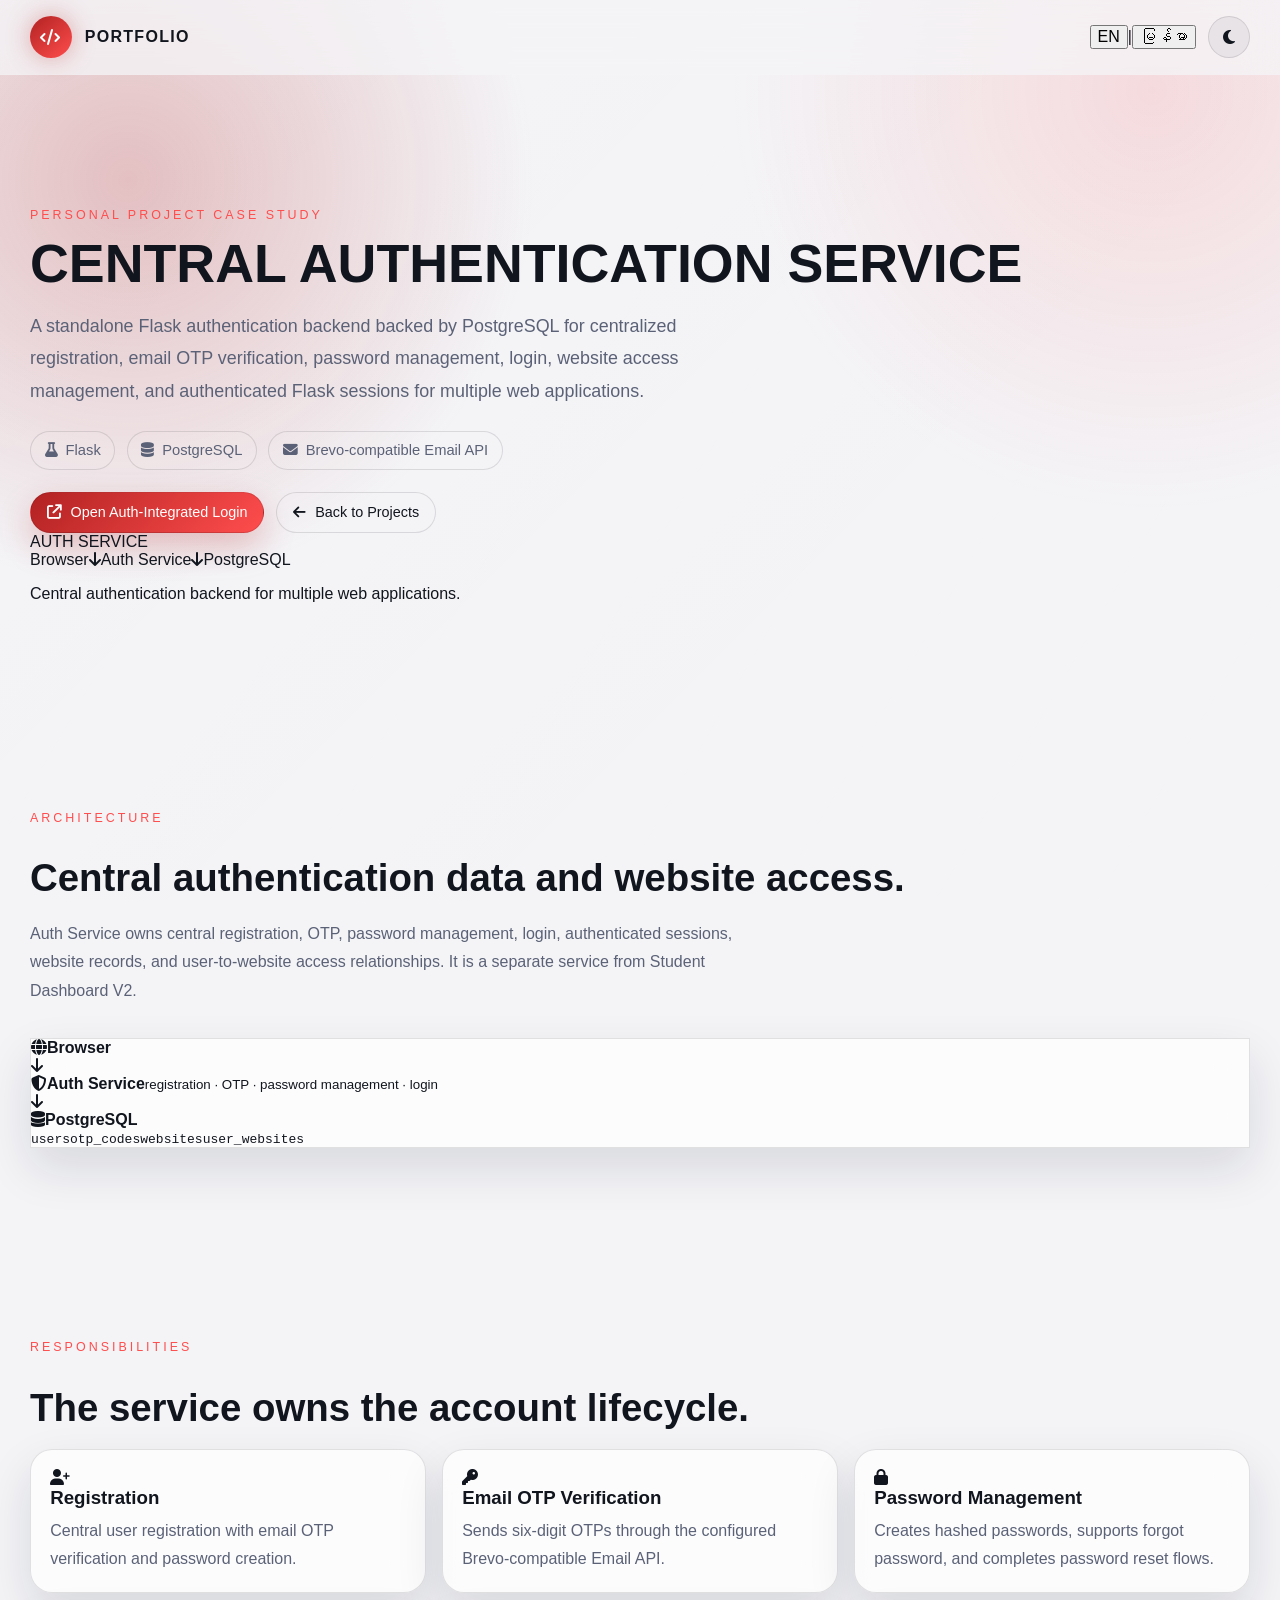
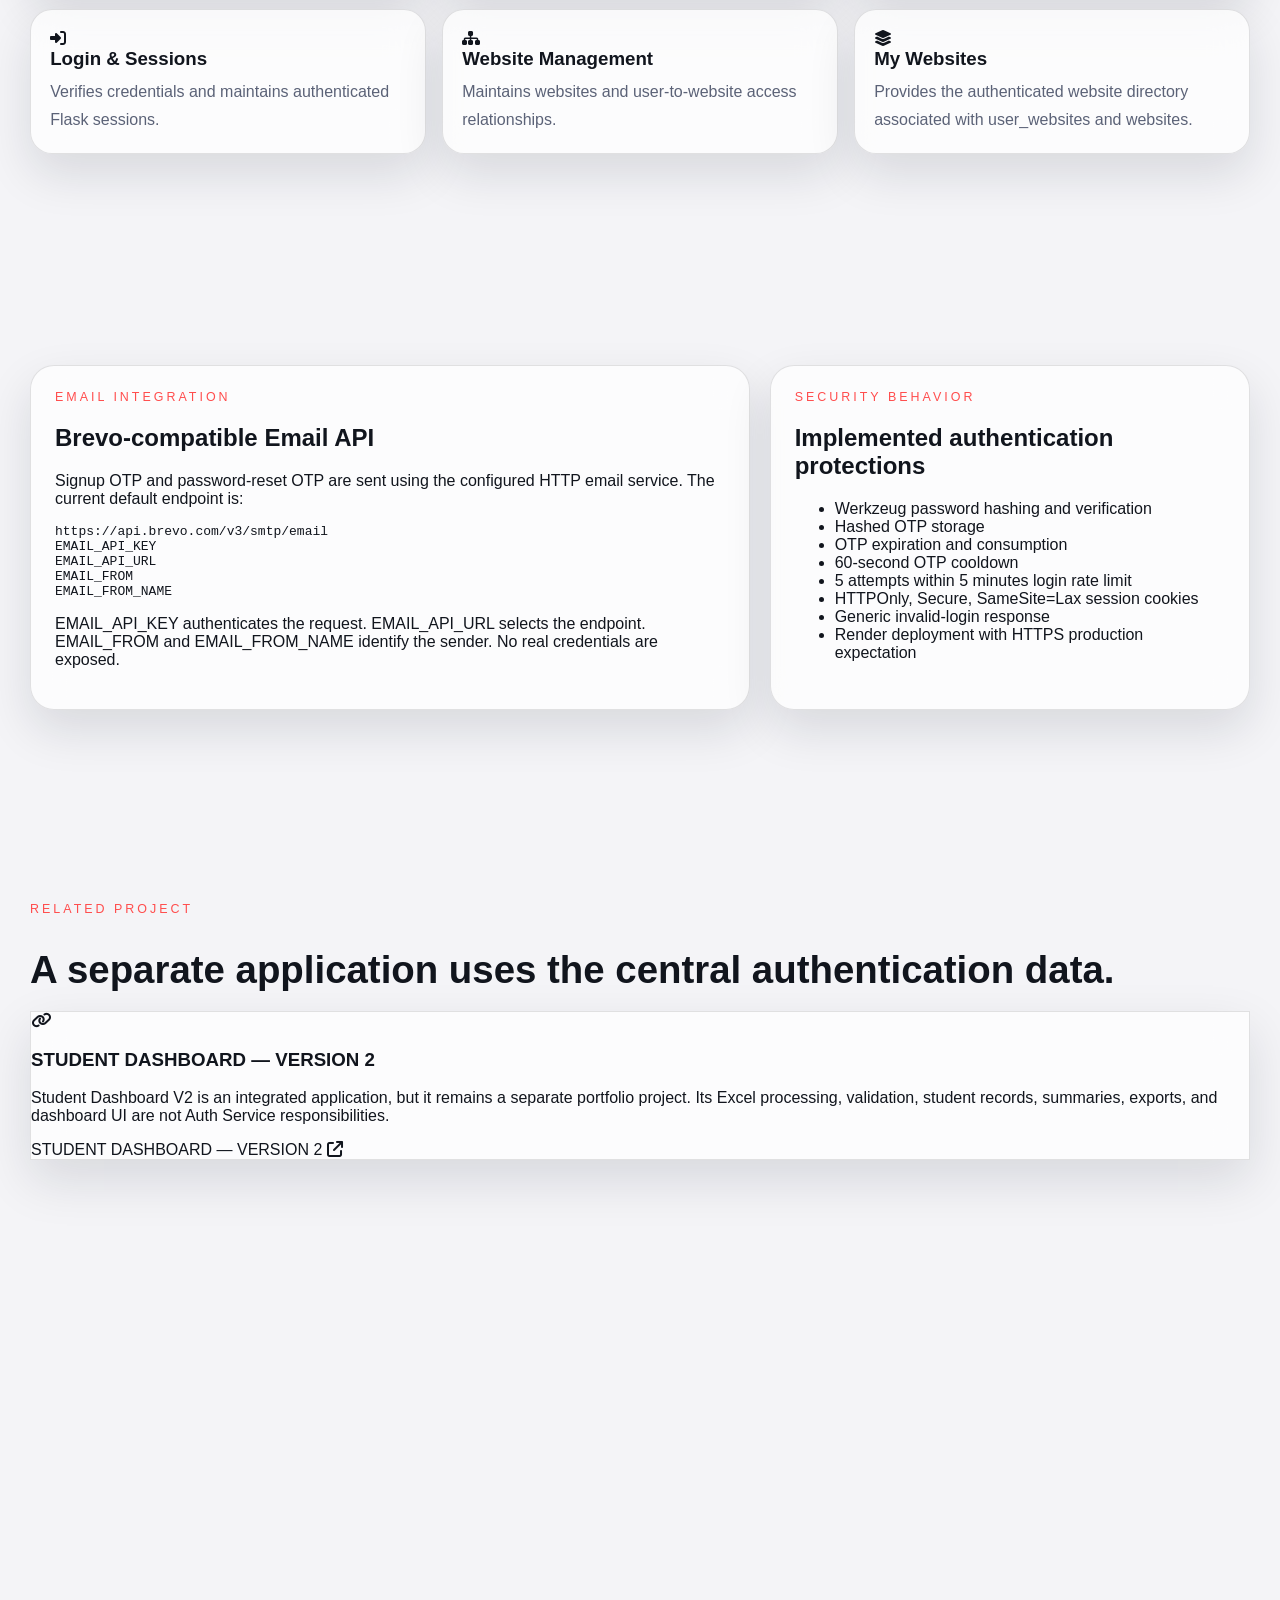
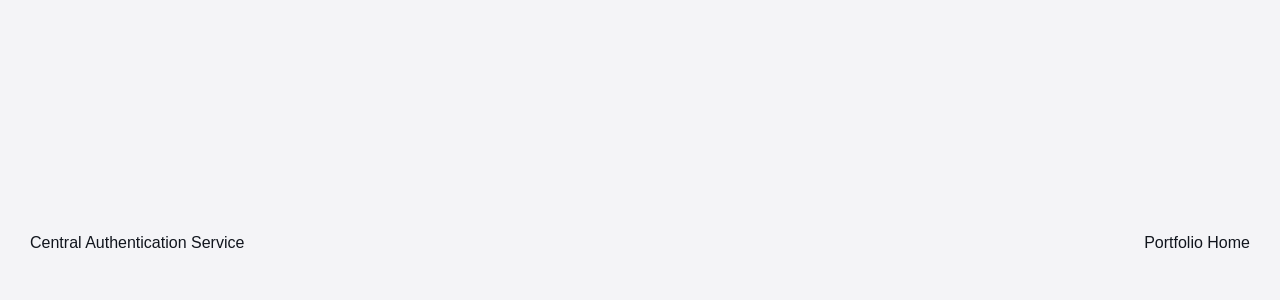
==== projects/central-authentication-system.html @ eb505c0f "Add files via upload" ====
<!DOCTYPE html>
<html lang="en">

<head>
    <meta charset="UTF-8" />
    <meta name="viewport" content="width=device-width, initial-scale=1.0" />
    <meta name="description" content="Central Authentication Service project case study." />
    <title>Central Authentication Service | Project Case Study</title>
    <link rel="preconnect" href="https://fonts.googleapis.com" />
    <link rel="preconnect" href="https://fonts.gstatic.com" crossorigin />
    <link
        href="https://fonts.googleapis.com/css2?family=DM+Sans:wght@400;500;600;700&family=Space+Grotesk:wght@500;600;700&display=swap"
        rel="stylesheet" />
    <link rel="stylesheet" href="../assets/css/style.css" />
    <link rel="stylesheet" href="https://cdnjs.cloudflare.com/ajax/libs/font-awesome/6.7.2/css/all.min.css" />
</head>

<body class="auth-case-study">
    <div id="progress-bar"></div>
    <div class="cursor-glow"></div>
    <div class="loading-screen">
        <div class="loader"></div>
    </div>
    <nav class="navbar">
        <div class="container"><a href="../index.html" class="brand"><span class="brand-mark"><i
                        class="fa-solid fa-code"></i></span><span>Portfolio</span></a>
            <div class="nav-actions">
                <div class="language-switch" role="group" aria-label="Language switch"><button
                        class="language-option active" type="button" data-language="en">EN</button><span
                        aria-hidden="true">|</span><button class="language-option" type="button"
                        data-language="mm">မြန်မာ</button></div><button class="theme-toggle" id="themeToggle"
                    aria-label="Toggle theme"><i class="fa-solid fa-moon"></i></button>
            </div>
        </div>
    </nav>
    <main class="detail-page container">
        <section class="auth-hero reveal">
            <div class="auth-hero-copy">
                <div class="section-title" data-en="Personal Project Case Study"
                    data-mm="ကိုယ်ပိုင် Project Case Study">Personal Project Case Study</div>
                <h1 class="hero-title" data-en="CENTRAL AUTHENTICATION SERVICE"
                    data-mm="CENTRAL AUTHENTICATION SERVICE">CENTRAL AUTHENTICATION SERVICE</h1>
                <p class="hero-subtitle"
                    data-en="A standalone Flask authentication backend backed by PostgreSQL for centralized registration, email OTP verification, password management, login, website access management, and authenticated Flask sessions for multiple web applications."
                    data-mm="Website အများအတွက် centralized registration, email OTP verification, password management, login, website access management နှင့် authenticated Flask sessions များကို ပေးသော PostgreSQL အခြေခံ Flask authentication backend တစ်ခုဖြစ်ပါတယ်။">
                    A standalone Flask authentication backend backed by PostgreSQL for centralized registration, email
                    OTP verification, password management, login, website access management, and authenticated Flask
                    sessions for multiple web applications.</p>
                <div class="hero-metrics"><span class="metric-pill"><i class="fa-solid fa-flask"></i> Flask</span><span
                        class="metric-pill"><i class="fa-solid fa-database"></i> PostgreSQL</span><span
                        class="metric-pill"><i class="fa-solid fa-envelope"></i> Brevo-compatible Email API</span></div>
                <div class="card-actions"><a class="btn btn-primary"
                        href="https://student-dashboard-v2.onrender.com/auth/login"><i
                            class="fa-solid fa-arrow-up-right-from-square"></i><span
                            data-en="Open Auth-Integrated Login" data-mm="Auth-Integrated Login ဖွင့်ရန်">Open
                            Auth-Integrated Login</span></a><a class="btn btn-secondary"
                        href="../index.html#projects"><i class="fa-solid fa-arrow-left"></i><span
                            data-en="Back to Projects" data-mm="Project များသို့ ပြန်သွားရန်">Back to
                            Projects</span></a></div>
            </div>
            <div class="case-study-signal">
                <div class="signal-label">AUTH SERVICE</div>
                <div class="signal-stack"><span>Browser</span><i class="fa-solid fa-arrow-down"></i><span>Auth
                        Service</span><i class="fa-solid fa-arrow-down"></i><span>PostgreSQL</span></div>
                <p data-en="Central authentication backend for multiple web applications."
                    data-mm="Web application အများအတွက် central authentication backend ဖြစ်ပါတယ်။">Central
                    authentication backend for multiple web applications.</p>
            </div>
        </section>

        <section class="reveal">
            <div class="section-title" data-en="Architecture" data-mm="ဖွဲ့စည်းပုံ">Architecture</div>
            <h2 class="section-heading" data-en="Central authentication data and website access."
                data-mm="Central authentication data နှင့် website access.">Central authentication data and website
                access.</h2>
            <p class="section-copy"
                data-en="Auth Service owns central registration, OTP, password management, login, authenticated sessions, website records, and user-to-website access relationships. It is a separate service from Student Dashboard V2."
                data-mm="Auth Service က central registration, OTP, password management, login, authenticated sessions, website records နှင့် user-to-website access relationships များကို စီမံပါတယ်။ Student Dashboard V2 နှင့် သီးခြား service ဖြစ်ပါတယ်။">
                Auth Service owns central registration, OTP, password management, login, authenticated sessions, website
                records, and user-to-website access relationships. It is a separate service from Student Dashboard V2.
            </p>
            <div class="architecture-flow glass-card">
                <div class="flow-node"><i class="fa-solid fa-globe"></i><strong>Browser</strong></div>
                <div class="flow-arrow"><i class="fa-solid fa-arrow-down"></i></div>
                <div class="flow-node accent-node"><i class="fa-solid fa-shield-halved"></i><strong>Auth
                        Service</strong><small>registration · OTP · password management · login</small></div>
                <div class="flow-arrow"><i class="fa-solid fa-arrow-down"></i></div>
                <div class="flow-node"><i class="fa-solid fa-database"></i><strong>PostgreSQL</strong>
                    <div class="flow-tables">
                        <code>users</code><code>otp_codes</code><code>websites</code><code>user_websites</code></div>
                </div>
            </div>
        </section>

        <section class="reveal">
            <div class="section-title" data-en="Responsibilities" data-mm="တာဝန်များ">Responsibilities</div>
            <h2 class="section-heading" data-en="The service owns the account lifecycle."
                data-mm="Service က account lifecycle ကို စီမံပါတယ်။">The service owns the account lifecycle.</h2>
            <div class="feature-grid auth-feature-grid">
                <article class="feature-card glass-card"><i class="feature-icon fa-solid fa-user-plus"></i>
                    <h3 data-en="Registration" data-mm="Registration">Registration</h3>
                    <p data-en="Central user registration with email OTP verification and password creation."
                        data-mm="Email OTP verification နှင့် password creation ပါသော central user registration.">
                        Central user registration with email OTP verification and password creation.</p>
                </article>
                <article class="feature-card glass-card"><i class="feature-icon fa-solid fa-key"></i>
                    <h3 data-en="Email OTP Verification" data-mm="Email OTP Verification">Email OTP Verification</h3>
                    <p data-en="Sends six-digit OTPs through the configured Brevo-compatible Email API."
                        data-mm="သတ်မှတ်ထားသော Brevo-compatible Email API မှတစ်ဆင့် ဂဏန်းခြောက်လုံး OTP များကို ပေးပို့ပါတယ်။">
                        Sends six-digit OTPs through the configured Brevo-compatible Email API.</p>
                </article>
                <article class="feature-card glass-card"><i class="feature-icon fa-solid fa-lock"></i>
                    <h3 data-en="Password Management" data-mm="Password Management">Password Management</h3>
                    <p data-en="Creates hashed passwords, supports forgot password, and completes password reset flows."
                        data-mm="Hashed passwords ဖန်တီးပြီး forgot password နှင့် password reset flows များကို support လုပ်ပါတယ်။">
                        Creates hashed passwords, supports forgot password, and completes password reset flows.</p>
                </article>
                <article class="feature-card glass-card"><i class="feature-icon fa-solid fa-right-to-bracket"></i>
                    <h3 data-en="Login & Sessions" data-mm="Login နှင့် Sessions">Login & Sessions</h3>
                    <p data-en="Verifies credentials and maintains authenticated Flask sessions."
                        data-mm="Credentials များကို စစ်ဆေးပြီး authenticated Flask sessions များကို ထိန်းသိမ်းပါတယ်။">
                        Verifies credentials and maintains authenticated Flask sessions.</p>
                </article>
                <article class="feature-card glass-card"><i class="feature-icon fa-solid fa-sitemap"></i>
                    <h3 data-en="Website Management" data-mm="Website Management">Website Management</h3>
                    <p data-en="Maintains websites and user-to-website access relationships."
                        data-mm="Websites နှင့် user-to-website access relationships များကို စီမံပါတယ်။">Maintains
                        websites and user-to-website access relationships.</p>
                </article>
                <article class="feature-card glass-card"><i class="feature-icon fa-solid fa-layer-group"></i>
                    <h3 data-en="My Websites" data-mm="My Websites">My Websites</h3>
                    <p data-en="Provides the authenticated website directory associated with user_websites and websites."
                        data-mm="user_websites နှင့် websites တို့နှင့် ဆက်စပ်သော authenticated website directory ကို ပေးပါတယ်။">
                        Provides the authenticated website directory associated with <code>user_websites</code> and
                        <code>websites</code>.</p>
                </article>
            </div>
        </section>

        <section class="detail-grid reveal">
            <div class="detail-card glass-card">
                <div class="section-title" data-en="Email Integration" data-mm="Email Integration">Email Integration
                </div>
                <h2 data-en="Brevo-compatible Email API" data-mm="Brevo-compatible Email API">Brevo-compatible Email API
                </h2>
                <p data-en="Signup OTP and password-reset OTP are sent using the configured HTTP email service. The current default endpoint is:"
                    data-mm="Signup OTP နှင့် password-reset OTP များကို သတ်မှတ်ထားသော HTTP email service မှ ပေးပို့ပါတယ်။ လက်ရှိ default endpoint သည်:">
                    Signup OTP and password-reset OTP are sent using the configured HTTP email service. The current
                    default endpoint is:</p>
                <pre><code>https://api.brevo.com/v3/smtp/email</code>
EMAIL_API_KEY
EMAIL_API_URL
EMAIL_FROM
EMAIL_FROM_NAME</pre>
                <p class="muted-note"
                    data-en="EMAIL_API_KEY authenticates the request. EMAIL_API_URL selects the endpoint. EMAIL_FROM and EMAIL_FROM_NAME identify the sender. No real credentials are exposed."
                    data-mm="EMAIL_API_KEY က request ကို authenticate လုပ်ပါတယ်။ EMAIL_API_URL က endpoint ကို သတ်မှတ်ပါတယ်။ EMAIL_FROM နှင့် EMAIL_FROM_NAME က sender ကို ဖော်ပြပါတယ်။ Real credentials များကို မဖော်ပြထားပါ။">
                    EMAIL_API_KEY authenticates the request. EMAIL_API_URL selects the endpoint. EMAIL_FROM and
                    EMAIL_FROM_NAME identify the sender. No real credentials are exposed.</p>
            </div>
            <div class="detail-card glass-card">
                <div class="section-title" data-en="Security Behavior" data-mm="Security Behavior">Security Behavior
                </div>
                <h2 data-en="Implemented authentication protections"
                    data-mm="အကောင်အထည်ဖော်ထားသော authentication protections">Implemented authentication protections
                </h2>
                <ul class="security-list">
                    <li>Werkzeug password hashing and verification</li>
                    <li>Hashed OTP storage</li>
                    <li>OTP expiration and consumption</li>
                    <li>60-second OTP cooldown</li>
                    <li>5 attempts within 5 minutes login rate limit</li>
                    <li>HTTPOnly, Secure, SameSite=Lax session cookies</li>
                    <li>Generic invalid-login response</li>
                    <li>Render deployment with HTTPS production expectation</li>
                </ul>
            </div>
        </section>

        <section class="reveal">
            <div class="section-title" data-en="Related Project" data-mm="ဆက်စပ် Project">Related Project</div>
            <h2 class="section-heading" data-en="A separate application uses the central authentication data."
                data-mm="သီးခြား application တစ်ခုက central authentication data ကို အသုံးပြုပါတယ်။">A separate
                application uses the central authentication data.</h2>
            <div class="website-callout glass-card">
                <div class="website-callout-icon"><i class="fa-solid fa-link"></i></div>
                <div>
                    <h3>STUDENT DASHBOARD — VERSION 2</h3>
                    <p data-en="Student Dashboard V2 is an integrated application, but it remains a separate portfolio project. Its Excel processing, validation, student records, summaries, exports, and dashboard UI are not Auth Service responsibilities."
                        data-mm="Student Dashboard V2 သည် integrated application ဖြစ်သော်လည်း သီးခြား portfolio project ဖြစ်ပါတယ်။ ၎င်း၏ Excel processing, validation, student records, summaries, exports နှင့် dashboard UI များသည် Auth Service ၏ တာဝန်များ မဟုတ်ပါ။">
                        Student Dashboard V2 is an integrated application, but it remains a separate portfolio project.
                        Its Excel processing, validation, student records, summaries, exports, and dashboard UI are not
                        Auth Service responsibilities.</p><a class="external-link"
                        href="student-dashboard-v2.html">STUDENT DASHBOARD — VERSION 2 <i
                            class="fa-solid fa-arrow-up-right-from-square"></i></a>
                </div>
            </div>
        </section>

        <section class="reveal">
            <div class="section-title" data-en="Auth Service Screens" data-mm="Auth Service Screens">Auth Service
                Screens</div>
            <h2 class="section-heading" data-en="Authentication UI placeholders."
                data-mm="Authentication UI placeholders.">Authentication UI placeholders.</h2>
            <p class="section-copy"
                data-en="Real Auth Service screenshots are not present yet. These placeholders are reserved for Auth Service-only captures."
                data-mm="Auth Service screenshot အမှန်များ မထည့်ရသေးပါ။ ဤ placeholders များသည် Auth Service-only captures များအတွက် ဖြစ်ပါတယ်။">
                Real Auth Service screenshots are not present yet. These placeholders are reserved for Auth Service-only
                captures.</p>
            <div class="screens-grid">
                <div><i class="fa-solid fa-right-to-bracket"></i><strong>Login</strong><small>Screenshot
                        placeholder</small></div>
                <div><i class="fa-solid fa-user-plus"></i><strong>Signup</strong><small>Screenshot placeholder</small>
                </div>
                <div><i class="fa-solid fa-key"></i><strong>OTP Verification</strong><small>Screenshot
                        placeholder</small></div>
                <div><i class="fa-solid fa-unlock-keyhole"></i><strong>Forgot Password</strong><small>Screenshot
                        placeholder</small></div>
                <div><i class="fa-solid fa-layer-group"></i><strong>My Websites</strong><small>Screenshot
                        placeholder</small></div>
            </div>
        </section>
    </main><a href="#" id="backToTop" class="back-to-top"><i class="fa-solid fa-arrow-up"></i></a>
    <footer class="footer">
        <div class="container"><span>Central Authentication Service</span><a href="../index.html">Portfolio Home</a>
        </div>
    </footer>
    <script src="../assets/js/main.js"></script>
    <script>document.addEventListener('DOMContentLoaded', () => { const buttons = document.querySelectorAll('.language-option'); const translatable = document.querySelectorAll('[data-en][data-mm]'); const savedLanguage = localStorage.getItem('selectedLanguage') || 'en'; function setLanguage(language) { document.documentElement.lang = language === 'mm' ? 'my' : 'en'; translatable.forEach((element) => { element.textContent = element.dataset[language]; }); buttons.forEach((button) => button.classList.toggle('active', button.dataset.language === language)); localStorage.setItem('selectedLanguage', language); } buttons.forEach((button) => button.addEventListener('click', () => setLanguage(button.dataset.language))); setLanguage(savedLanguage); });</script>
</body>

</html>
---- assets/css/style.css ----
:root {
    --bg: #06070b;
    --bg-secondary: rgba(255, 255, 255, 0.04);
    --card: rgba(255, 255, 255, 0.06);
    --card-strong: rgba(255, 255, 255, 0.08);
    --text: #f5f5f5;
    --text-muted: #9b9ca9;
    --accent: #b22222;
    --accent-2: #ff4d4d;
    --border: rgba(255, 255, 255, 0.12);
    --shadow: 0 20px 48px rgba(0, 0, 0, 0.35);
    --max-width: 1220px;
}

body.light {
    --bg: #f4f4f7;
    --bg-secondary: rgba(12, 15, 24, 0.05);
    --card: rgba(255, 255, 255, 0.72);
    --card-strong: rgba(255, 255, 255, 0.9);
    --text: #11151d;
    --text-muted: #5b6277;
    --border: rgba(17, 21, 29, 0.12);
    --shadow: 0 20px 48px rgba(15, 23, 42, 0.12);
}

* {
    box-sizing: border-box;
}

html {
    scroll-behavior: smooth;
}

body {
    margin: 0;
    font-family: 'Poppins', sans-serif;
    background: var(--bg);
    color: var(--text);
    overflow-x: hidden;
    transition: background .4s ease, color .4s ease;
}

a {
    color: inherit;
    text-decoration: none;
}

img {
    max-width: 100%;
    display: block;
}

button,
input,
textarea {
    font: inherit;
}

::selection {
    background: rgba(178, 34, 34, 0.4);
    color: #fff;
}

body::before {
    content: '';
    position: fixed;
    inset: 0;
    background:
        radial-gradient(circle at 10% 20%, rgba(178, 34, 34, 0.25), transparent 30%),
        radial-gradient(circle at 90% 10%, rgba(255, 77, 77, 0.15), transparent 30%),
        linear-gradient(135deg, rgba(255, 255, 255, 0.02), transparent 70%);
    pointer-events: none;
    z-index: -2;
    animation: drift 20s ease-in-out infinite alternate;
}

body::after {
    content: '';
    position: fixed;
    inset: 0;
    background: repeating-linear-gradient(120deg, rgba(255, 255, 255, 0.02) 0 1px, transparent 1px 140px);
    opacity: .12;
    pointer-events: none;
    z-index: -1;
}

@keyframes drift {
    from {
        transform: translate3d(0, 0, 0) scale(1);
    }

    to {
        transform: translate3d(-20px, 20px, 0) scale(1.03);
    }
}

#progress-bar {
    position: fixed;
    top: 0;
    left: 0;
    height: 3px;
    width: 0;
    background: linear-gradient(90deg, var(--accent), var(--accent-2));
    z-index: 200;
    box-shadow: 0 0 18px var(--accent-2);
}

.loading-screen {
    position: fixed;
    inset: 0;
    background: var(--bg);
    display: grid;
    place-items: center;
    z-index: 400;
    transition: opacity .7s ease, visibility .7s ease;
}

.loading-screen.hidden {
    opacity: 0;
    visibility: hidden;
}

.loader {
    width: 120px;
    height: 120px;
    border-radius: 50%;
    border: 2px solid transparent;
    border-top-color: var(--accent-2);
    border-right-color: var(--accent);
    animation: spin 1s linear infinite;
    box-shadow: 0 0 30px rgba(178, 34, 34, 0.35);
}

@keyframes spin {
    to {
        transform: rotate(360deg);
    }
}

.cursor-glow {
    position: fixed;
    width: 36px;
    height: 36px;
    border-radius: 50%;
    pointer-events: none;
    transform: translate(-50%, -50%);
    mix-blend-mode: screen;
    background: radial-gradient(circle, rgba(255, 77, 77, 0.35), transparent 70%);
    z-index: 300;
    transition: width .2s ease, height .2s ease, opacity .2s ease;
    opacity: 0;
}

.cursor-glow.active {
    width: 72px;
    height: 72px;
    opacity: 1;
}

.container {
    width: min(var(--max-width), calc(100% - 2rem));
    margin: 0 auto;
}

section {
    padding: 6rem 0;
}

.section-title {
    text-transform: uppercase;
    letter-spacing: .24em;
    font-size: .78rem;
    color: var(--accent-2);
    margin-bottom: .8rem;
}

.section-heading {
    font-size: clamp(1.8rem, 3vw, 2.5rem);
    font-weight: 700;
    margin-bottom: 1.2rem;
}

.section-copy {
    color: var(--text-muted);
    line-height: 1.8;
    max-width: 720px;
    margin-bottom: 2rem;
}

.glass-card {
    background: var(--card);
    border: 1px solid var(--border);
    backdrop-filter: blur(18px);
    box-shadow: var(--shadow);
}

.navbar {
    position: fixed;
    inset: 0 0 auto 0;
    z-index: 120;
    padding: 1rem 0;
    background: rgba(6, 7, 11, 0.55);
    backdrop-filter: blur(16px);
    border-bottom: 1px solid rgba(255, 255, 255, 0.06);
}

body.light .navbar {
    background: rgba(244, 244, 247, 0.75);
}

.navbar .container {
    display: flex;
    align-items: center;
    justify-content: space-between;
    gap: 1rem;
}

.brand {
    display: flex;
    align-items: center;
    gap: .8rem;
    font-weight: 700;
    letter-spacing: .08em;
    text-transform: uppercase;
}

.brand-mark {
    display: grid;
    place-items: center;
    width: 42px;
    height: 42px;
    border-radius: 50%;
    color: #fff;
    background: linear-gradient(140deg, var(--accent), var(--accent-2));
    box-shadow: 0 0 24px rgba(178, 34, 34, 0.35);
}

.nav-links {
    display: flex;
    align-items: center;
    gap: 1.2rem;
    list-style: none;
    padding: 0;
    margin: 0;
}

.nav-links a {
    font-size: .95rem;
    color: var(--text-muted);
    transition: color .3s ease;
    position: relative;
}

.nav-links a::after {
    content: '';
    position: absolute;
    left: 0;
    bottom: -.35rem;
    width: 0;
    height: 2px;
    background: var(--accent-2);
    transition: width .3s ease;
}

.nav-links a:hover,
.nav-links a.active {
    color: var(--text);
}

.nav-links a:hover::after,
.nav-links a.active::after {
    width: 100%;
}

.nav-actions {
    display: flex;
    align-items: center;
    gap: .75rem;
}

.theme-toggle,
.icon-btn {
    border: 1px solid var(--border);
    background: var(--bg-secondary);
    color: var(--text);
    width: 42px;
    height: 42px;
    border-radius: 50%;
    display: grid;
    place-items: center;
    cursor: pointer;
    transition: transform .3s ease, border-color .3s ease, background .3s ease;
}

.theme-toggle:hover,
.icon-btn:hover {
    transform: translateY(-3px);
    border-color: var(--accent-2);
    box-shadow: 0 0 18px rgba(178, 34, 34, 0.2);
}

.hero {
    min-height: 100vh;
    padding-top: 7rem;
    display: grid;
    align-items: center;
}

.hero-grid {
    display: grid;
    grid-template-columns: 1.1fr .9fr;
    gap: 2.5rem;
    align-items: center;
}

.hero-intro .badge {
    display: inline-flex;
    align-items: center;
    gap: .6rem;
    padding: .65rem 1rem;
    border: 1px solid rgba(178, 34, 34, 0.3);
    border-radius: 999px;
    color: #ffd8d8;
    background: rgba(178, 34, 34, 0.11);
    margin-bottom: 1rem;
}

.hero-title {
    font-size: clamp(2.2rem, 4.2vw, 4.2rem);
    line-height: 1.07;
    margin: 0 0 1rem;
    font-weight: 800;
}

.hero-title .accent {
    color: var(--accent-2);
}

.hero-subtitle {
    font-size: clamp(1rem, 1.4vw, 1.2rem);
    color: var(--text-muted);
    max-width: 680px;
    line-height: 1.8;
    margin-bottom: 1.5rem;
}

.typing-text {
    min-height: 2rem;
    color: var(--accent-2);
    font-weight: 600;
}

.hero-actions {
    display: flex;
    flex-wrap: wrap;
    gap: 1rem;
    margin: 1.4rem 0 1.6rem;
}

.btn {
    display: inline-flex;
    align-items: center;
    justify-content: center;
    gap: .6rem;
    padding: .95rem 1.35rem;
    border-radius: 999px;
    border: 1px solid var(--border);
    cursor: pointer;
    transition: transform .3s ease, box-shadow .3s ease, background .3s ease;
}

.btn:hover {
    transform: translateY(-3px);
}

.btn-primary {
    background: linear-gradient(135deg, var(--accent), var(--accent-2));
    color: #fff;
    box-shadow: 0 14px 32px rgba(178, 34, 34, 0.25);
}

.btn-secondary {
    background: rgba(255, 255, 255, 0.04);
    color: var(--text);
}

.socials {
    display: flex;
    gap: .8rem;
    flex-wrap: wrap;
    margin-top: .5rem;
}

.socials a {
    width: 44px;
    height: 44px;
    border-radius: 50%;
    display: grid;
    place-items: center;
    background: var(--bg-secondary);
    border: 1px solid var(--border);
    transition: transform .3s ease, border-color .3s ease, box-shadow .3s ease;
}

.socials a:hover {
    transform: translateY(-4px);
    border-color: var(--accent-2);
    box-shadow: 0 0 18px rgba(178, 34, 34, 0.2);
}

.hero-visual {
    position: relative;
    min-height: 560px;
    display: grid;
    place-items: center;
}

.hero-card {
    position: relative;
    padding: 2rem;
    border-radius: 32px;
    background: linear-gradient(145deg, rgba(255, 255, 255, 0.08), rgba(255, 255, 255, 0.03));
    border: 1px solid var(--border);
    box-shadow: var(--shadow);
    overflow: hidden;
}

.hero-card::before {
    content: '';
    position: absolute;
    inset: -2px;
    border-radius: inherit;
    border: 1px solid rgba(178, 34, 34, 0.3);
    animation: pulse 2.6s ease-in-out infinite;
}

.hero-photo {
    width: min(320px, 80vw);
    aspect-ratio: 1;
    object-fit: cover;
    border-radius: 50%;
    border: 6px solid rgba(255, 255, 255, 0.1);
    box-shadow: 0 0 0 8px rgba(178, 34, 34, 0.14), 0 0 36px rgba(178, 34, 34, 0.2);
}

.glow-ring {
    position: absolute;
    inset: 0;
    border-radius: inherit;
    border: 1px solid rgba(178, 34, 34, 0.22);
    transform: scale(1.03);
    animation: float 3.2s ease-in-out infinite;
}

@keyframes pulse {

    0%,
    100% {
        transform: scale(1);
        opacity: .75;
    }

    50% {
        transform: scale(1.02);
        opacity: 1;
    }
}

@keyframes float {

    0%,
    100% {
        transform: translateY(0);
    }

    50% {
        transform: translateY(-12px);
    }
}

.particles {
    position: absolute;
    inset: 0;
    pointer-events: none;
}

.particles span {
    position: absolute;
    width: 6px;
    height: 6px;
    background: rgba(255, 77, 77, 0.7);
    border-radius: 50%;
    animation: driftParticle 12s linear infinite;
}

@keyframes driftParticle {
    0% {
        transform: translate3d(0, 0, 0) scale(1);
        opacity: 0;
    }

    10% {
        opacity: 1;
    }

    100% {
        transform: translate3d(var(--x), var(--y), 0) scale(.2);
        opacity: 0;
    }
}

.stats-grid {
    display: grid;
    grid-template-columns: repeat(5, minmax(0, 1fr));
    gap: 1rem;
    margin-top: 2rem;
}

.stat-card {
    padding: 1.1rem;
    border-radius: 20px;
    text-align: center;
    background: var(--bg-secondary);
    border: 1px solid var(--border);
}

.stat-value {
    font-size: 1.4rem;
    font-weight: 700;
    color: var(--accent-2);
}

.stat-label {
    color: var(--text-muted);
    font-size: .88rem;
    margin-top: .3rem;
}

.about-grid,
.timeline-grid {
    display: grid;
    grid-template-columns: repeat(2, minmax(0, 1fr));
    gap: 1.4rem;
}

.about-card,
.timeline-card,
.skill-card,
.project-card,
.team-card,
.certificate-card,
.github-card,
.contact-card {
    border-radius: 24px;
    padding: 1.5rem;
    transition: transform .3s ease, border-color .3s ease, box-shadow .3s ease;
}

.about-card:hover,
.skill-card:hover,
.project-card:hover,
.team-card:hover,
.certificate-card:hover,
.github-card:hover,
.contact-card:hover,
.timeline-card:hover {
    transform: translateY(-5px);
    border-color: rgba(178, 34, 34, 0.28);
    box-shadow: 0 16px 36px rgba(178, 34, 34, 0.15);
}

.icon-pill {
    width: 48px;
    height: 48px;
    display: grid;
    place-items: center;
    border-radius: 50%;
    background: rgba(178, 34, 34, 0.14);
    color: var(--accent-2);
    margin-bottom: 1rem;
}

.about-card h3,
.timeline-card h3 {
    margin: .2rem 0 .7rem;
}

.about-card p,
.timeline-card p,
.project-card p,
.team-card p,
.certificate-card p,
.contact-card p {
    color: var(--text-muted);
    line-height: 1.8;
}

.skills-grid {
    display: grid;
    grid-template-columns: repeat(4, minmax(0, 1fr));
    gap: 1rem;
}

.skill-card {
    position: relative;
    overflow: hidden;
}

.skill-card .skill-icon {
    font-size: 1.8rem;
    color: var(--accent-2);
    margin-bottom: .7rem;
}

.progress-track {
    width: 100%;
    height: 8px;
    border-radius: 999px;
    background: rgba(255, 255, 255, 0.08);
    overflow: hidden;
    margin-top: .9rem;
}

.progress-fill {
    height: 100%;
    background: linear-gradient(90deg, var(--accent), var(--accent-2));
    border-radius: inherit;
    width: 0;
    transition: width 1s ease;
}

.filter-bar {
    display: flex;
    flex-wrap: wrap;
    align-items: center;
    justify-content: space-between;
    gap: 1rem;
    margin-bottom: 1.2rem;
}

.search-box {
    flex: 1;
    min-width: 260px;
    display: flex;
    align-items: center;
    gap: .7rem;
    padding: .9rem 1rem;
    border-radius: 999px;
    border: 1px solid var(--border);
    background: var(--bg-secondary);
}

.search-box input {
    border: 0;
    outline: none;
    background: transparent;
    color: var(--text);
    width: 100%;
}

.filter-buttons {
    display: flex;
    flex-wrap: wrap;
    gap: .7rem;
}

.filter-btn {
    padding: .75rem 1rem;
    border-radius: 999px;
    border: 1px solid var(--border);
    background: transparent;
    color: var(--text-muted);
    cursor: pointer;
    transition: .3s ease;
}

.filter-btn.active,
.filter-btn:hover {
    background: linear-gradient(135deg, var(--accent), var(--accent-2));
    color: #fff;
    border-color: transparent;
}

.projects-grid,
.team-projects-grid,
.certificates-grid {
    display: grid;
    grid-template-columns: repeat(3, minmax(0, 1fr));
    gap: 1.2rem;
}

.project-card .card-image,
.team-card .card-image,
.certificate-card img {
    width: 100%;
    height: auto;
    max-height: 260px;
    object-fit: contain;
    border-radius: 12px;
    background-color: rgba(0, 0, 0, 0.2);
    margin-bottom: 1rem;
}

.badges {
    display: flex;
    flex-wrap: wrap;
    gap: .55rem;
    margin: 1rem 0;
}

.badge-pill {
    padding: .4rem .7rem;
    border-radius: 999px;
    font-size: .78rem;
    background: rgba(178, 34, 34, 0.12);
    color: var(--accent-2);
    border: 1px solid rgba(178, 34, 34, 0.22);
}

.card-actions {
    display: flex;
    flex-wrap: wrap;
    gap: .7rem;
    margin-top: 1rem;
}

.card-actions .btn {
    padding: .7rem 1rem;
    font-size: .9rem;
}

.team-hero {
    display: grid;
    grid-template-columns: 1.2fr .8fr;
    gap: 1.4rem;
    align-items: center;
}

.team-logo {
    width: min(220px, 100%);
    padding: 1.2rem;
    border-radius: 30px;
    background: var(--bg-secondary);
    border: 1px solid var(--border);
    margin-bottom: 1rem;
}

.team-members-grid {
    display: grid;
    grid-template-columns: repeat(3, minmax(0, 1fr));
    gap: 1rem;
}

.member-card {
    text-align: center;
}


.member-card .avatar {
    width: 90px;
    height: 90px;
    margin: 0 auto 1rem;
    border-radius: 50%;
    overflow: hidden;
    background: linear-gradient(135deg, var(--accent), var(--accent-2));
    display: grid;
    place-items: center;
    color: #fff;
    font-weight: 700;
}

.member-card .avatar img {
    width: 100%;
    height: 100%;
    object-fit: cover;
    border-radius: 50%;
}

.timeline-card {
    position: relative;
}

.timeline-card::before {
    content: '';
    position: absolute;
    left: -1rem;
    top: 1.3rem;
    width: 10px;
    height: 10px;
    border-radius: 50%;
    background: var(--accent-2);
    box-shadow: 0 0 0 8px rgba(178, 34, 34, 0.15);
}

.github-grid {
    display: grid;
    grid-template-columns: 1.2fr .8fr;
    gap: 1rem;
}

.github-chart {
    display: grid;
    grid-template-columns: repeat(7, 1fr);
    gap: .45rem;
}

.github-chart div {
    height: 52px;
    border-radius: 10px;
    background: rgba(255, 255, 255, 0.06);
    border: 1px solid var(--border);
}

.github-chart div:nth-child(2n) {
    background: rgba(178, 34, 34, 0.25);
}

.contact-grid {
    display: grid;
    grid-template-columns: 1fr 1fr;
    gap: 1.2rem;
}

.form-group {
    margin-bottom: 1rem;
}

.form-group label {
    display: block;
    margin-bottom: .45rem;
    color: var(--text-muted);
}

.form-group input,
.form-group textarea {
    width: 100%;
    padding: .9rem 1rem;
    border-radius: 14px;
    border: 1px solid var(--border);
    background: rgba(255, 255, 255, 0.04);
    color: var(--text);
    outline: none;
}

.form-group textarea {
    min-height: 140px;
    resize: vertical;
}

.footer {
    padding: 2rem 0 3rem;
    border-top: 1px solid rgba(255, 255, 255, 0.06);
}

.footer .container {
    display: flex;
    justify-content: space-between;
    gap: 1rem;
    flex-wrap: wrap;
    align-items: center;
}

.footer-links {
    display: flex;
    gap: 1rem;
    flex-wrap: wrap;
    color: var(--text-muted);
}

.back-to-top {
    position: fixed;
    right: 1.3rem;
    bottom: 1.3rem;
    width: 46px;
    height: 46px;
    border-radius: 50%;
    display: grid;
    place-items: center;
    background: linear-gradient(135deg, var(--accent), var(--accent-2));
    color: #fff;
    box-shadow: 0 12px 24px rgba(178, 34, 34, 0.24);
    opacity: 0;
    pointer-events: none;
    transition: opacity .3s ease, transform .3s ease;
    z-index: 150;
}

.back-to-top.visible {
    opacity: 1;
    pointer-events: auto;
}

.back-to-top:hover {
    transform: translateY(-3px);
}

.reveal {
    opacity: 0;
    transform: translateY(28px);
    transition: opacity .8s ease, transform .8s ease;
}

.reveal.visible {
    opacity: 1;
    transform: none;
}

.detail-page {
    min-height: 100vh;
    padding-top: 7rem;
    padding-bottom: 4rem;
}

.detail-hero {
    border-radius: 30px;
    padding: 2rem;
    background: linear-gradient(140deg, rgba(178, 34, 34, 0.18), rgba(255, 255, 255, 0.04));
    border: 1px solid var(--border);
    margin-bottom: 1.6rem;
}

.detail-hero-grid {
    display: grid;
    grid-template-columns: 1.15fr 0.85fr;
    gap: 1.4rem;
    align-items: stretch;
}

.detail-hero-content {
    display: flex;
    flex-direction: column;
    justify-content: center;
}

.hero-metrics {
    display: flex;
    flex-wrap: wrap;
    gap: .7rem;
    margin: 1rem 0 1.4rem;
}

.metric-pill {
    display: inline-flex;
    align-items: center;
    gap: .5rem;
    padding: .65rem .85rem;
    border-radius: 999px;
    background: rgba(255, 255, 255, 0.06);
    border: 1px solid var(--border);
    color: var(--text-muted);
    font-size: .92rem;
}

.project-highlights {
    border-radius: 24px;
    padding: 1.3rem;
    border: 1px solid var(--border);
}

.project-highlights h3 {
    margin-top: 0;
    margin-bottom: 1rem;
}

.detail-list {
    list-style: none;
    padding: 0;
    margin: 0;
    display: grid;
    gap: .8rem;
}

.detail-list li {
    display: flex;
    justify-content: space-between;
    gap: 1rem;
    padding: .8rem 0;
    border-bottom: 1px solid rgba(255, 255, 255, 0.08);
    color: var(--text-muted);
}

.detail-list li:last-child {
    border-bottom: 0;
}

.detail-list li span {
    color: var(--text-muted);
    font-size: .92rem;
}

.detail-list li strong {
    color: var(--text);
    text-align: right;
    font-weight: 600;
}

.detail-list.bullets {
    display: grid;
    gap: .7rem;
}

.detail-list.bullets li {
    display: list-item;
    list-style: disc;
    margin-left: 1.1rem;
    padding: 0;
    border: 0;
    color: var(--text);
}

.detail-grid {
    display: grid;
    grid-template-columns: 1.2fr .8fr;
    gap: 1.2rem;
    margin-top: 1.2rem;
}

.detail-card {
    border-radius: 24px;
    padding: 1.5rem;
}

.section-heading-row {
    margin: 2.6rem 0 1.2rem;
}

.timeline-grid {
    display: grid;
    grid-template-columns: repeat(2, minmax(0, 1fr));
    gap: 1rem;
}

.timeline-card {
    position: relative;
    padding: 1.25rem 1.2rem 1.2rem;
    overflow: hidden;
}

.timeline-card::before {
    content: '';
    position: absolute;
    inset: 0;
    border-radius: inherit;
    border: 1px solid rgba(178, 34, 34, 0.14);
    pointer-events: none;
}

.timeline-step {
    display: inline-flex;
    align-items: center;
    justify-content: center;
    width: 42px;
    height: 42px;
    border-radius: 50%;
    margin-bottom: .8rem;
    background: linear-gradient(135deg, var(--accent), var(--accent-2));
    color: #fff;
    font-weight: 700;
    letter-spacing: .04em;
}

.feature-grid {
    display: grid;
    grid-template-columns: repeat(3, minmax(0, 1fr));
    gap: 1rem;
}

.feature-card {
    border-radius: 22px;
    padding: 1.2rem;
}

.feature-card h3 {
    margin: 0 0 .5rem;
}

.feature-card p {
    margin: 0;
    color: var(--text-muted);
    line-height: 1.75;
}

.architecture-diagram {
    display: grid;
    gap: .6rem;
    margin-top: .8rem;
}

.arch-node {
    display: flex;
    align-items: center;
    justify-content: center;
    gap: .6rem;
    padding: .9rem 1rem;
    border-radius: 16px;
    background: rgba(255, 255, 255, 0.05);
    border: 1px solid var(--border);
    color: var(--text);
    font-weight: 600;
}

.arch-arrow {
    text-align: center;
    color: var(--accent-2);
}

.stack-group {
    display: grid;
    gap: .8rem;
    margin-top: .8rem;
}

.stack-card {
    padding: .9rem 1rem;
    border-radius: 18px;
    background: rgba(255, 255, 255, 0.05);
    border: 1px solid var(--border);
}

.stack-card h4 {
    margin: 0 0 .6rem;
    font-size: 1rem;
}

.badge-row {
    display: flex;
    flex-wrap: wrap;
    gap: .5rem;
}

.erd-diagram {
    display: grid;
    grid-template-columns: 1fr auto 1fr auto 1fr;
    gap: .65rem;
    align-items: center;
    margin-top: .8rem;
}

.erd-node {
    padding: 1rem;
    border-radius: 18px;
    background: rgba(255, 255, 255, 0.05);
    border: 1px solid var(--border);
    text-align: center;
}

.erd-node.primary {
    background: linear-gradient(135deg, rgba(178, 34, 34, 0.24), rgba(255, 255, 255, 0.06));
}

.erd-node h4 {
    margin: 0 0 .3rem;
}

.erd-node span {
    color: var(--text-muted);
    font-size: .9rem;
}

.erd-connector {
    color: var(--accent-2);
}

.pill-list {
    display: flex;
    flex-wrap: wrap;
    gap: .7rem;
    margin-top: .8rem;
}

.pill-card {
    display: inline-flex;
    align-items: center;
    justify-content: center;
    padding: .75rem .9rem;
    border-radius: 999px;
    background: rgba(178, 34, 34, 0.12);
    border: 1px solid rgba(178, 34, 34, 0.24);
    color: var(--text);
    font-size: .92rem;
}

@media (max-width: 980px) {

    .hero-grid,
    .about-grid,
    .timeline-grid,
    .team-hero,
    .github-grid,
    .contact-grid,
    .detail-grid,
    .detail-hero-grid,
    .feature-grid {
        grid-template-columns: 1fr;
    }

    .stats-grid {
        grid-template-columns: repeat(2, minmax(0, 1fr));
    }

    .skills-grid,
    .projects-grid,
    .team-projects-grid,
    .team-members-grid,
    .certificates-grid {
        grid-template-columns: repeat(2, minmax(0, 1fr));
    }

    .erd-diagram {
        grid-template-columns: 1fr;
    }

    .erd-connector {
        display: none;
    }
}

@media (max-width: 760px) {
    .nav-links {
        display: none;
    }

    .hero {
        padding-top: 6rem;
    }

    .stats-grid,
    .skills-grid,
    .projects-grid,
    .team-projects-grid,
    .team-members-grid,
    .certificates-grid {
        grid-template-columns: 1fr;
    }

    .filter-bar {
        flex-direction: column;
        align-items: stretch;
    }

    .hero-actions {
        flex-direction: column;
        align-items: flex-start;
    }

    .hero-card {
        padding: 1rem;
    }

    .detail-hero {
        padding: 1.3rem;
    }

    .detail-card,
    .timeline-card,
    .feature-card,
    .project-highlights {
        padding: 1.1rem;
    }
}
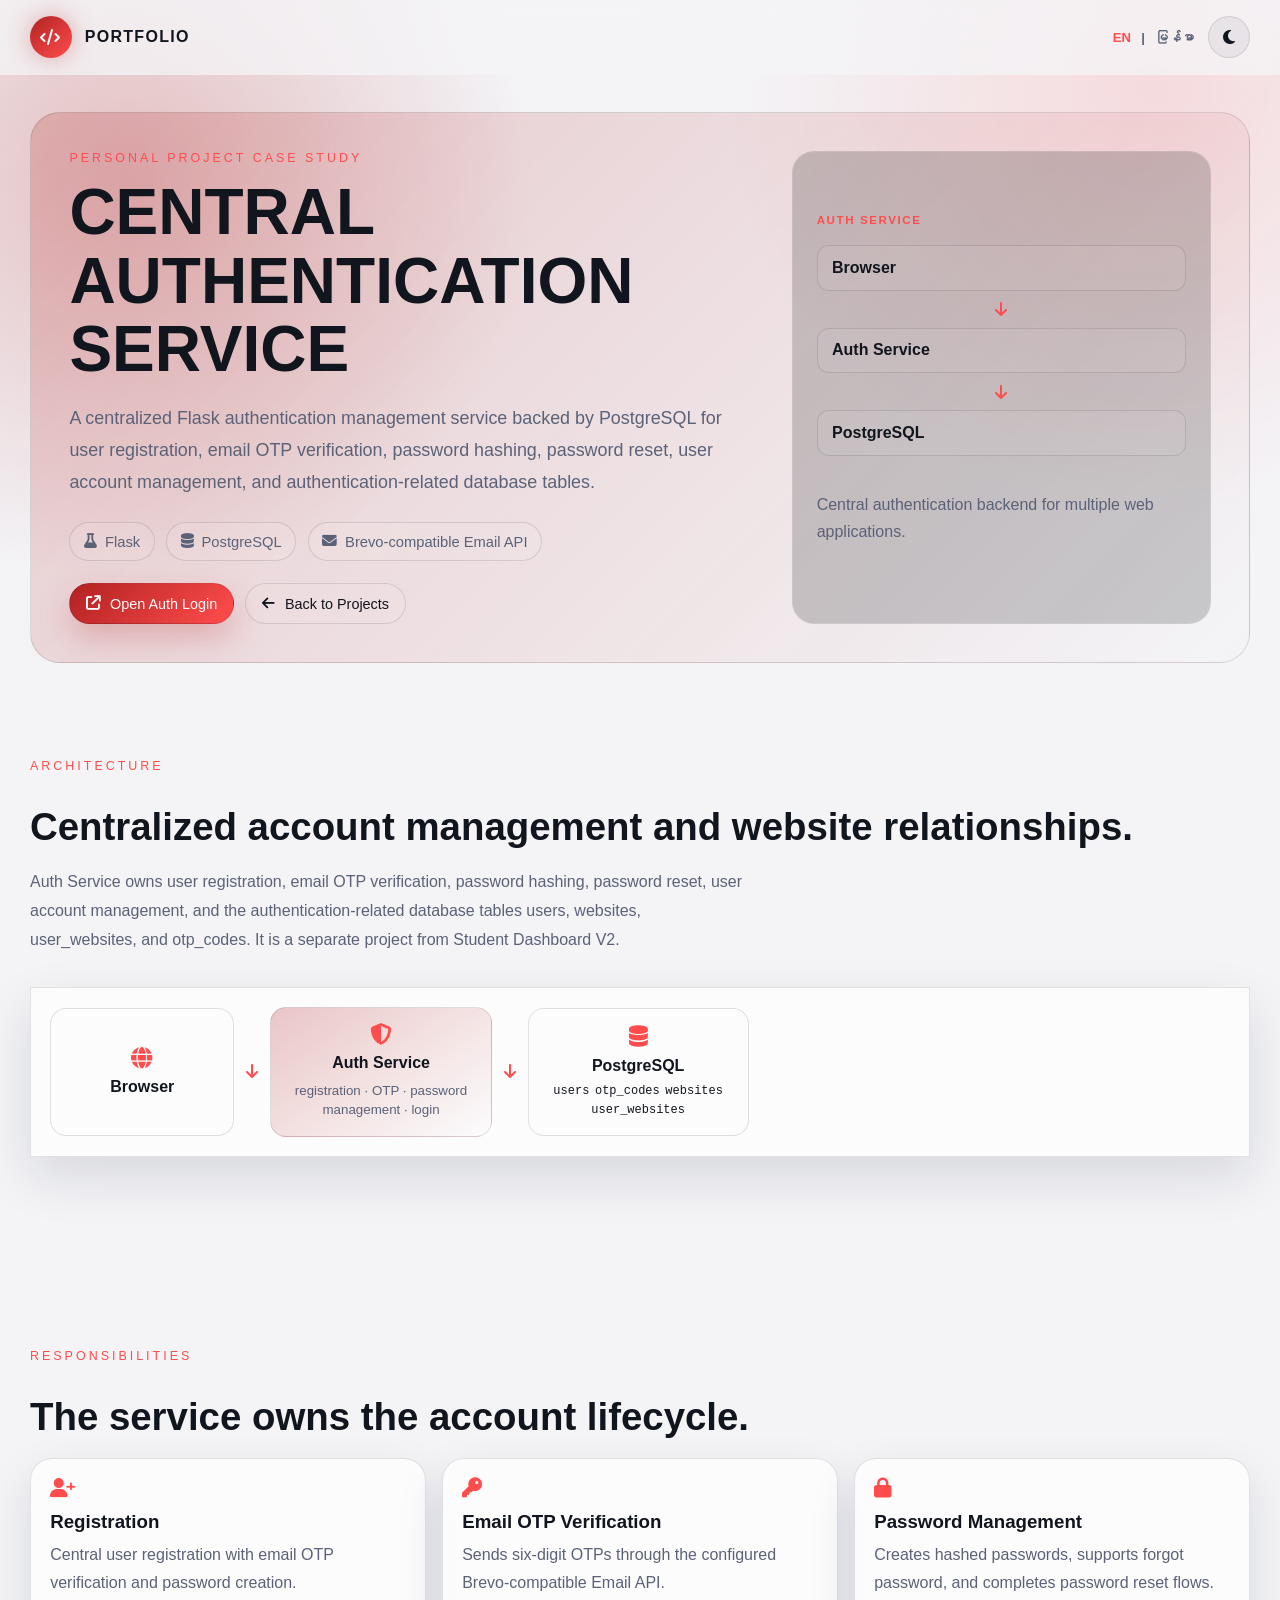
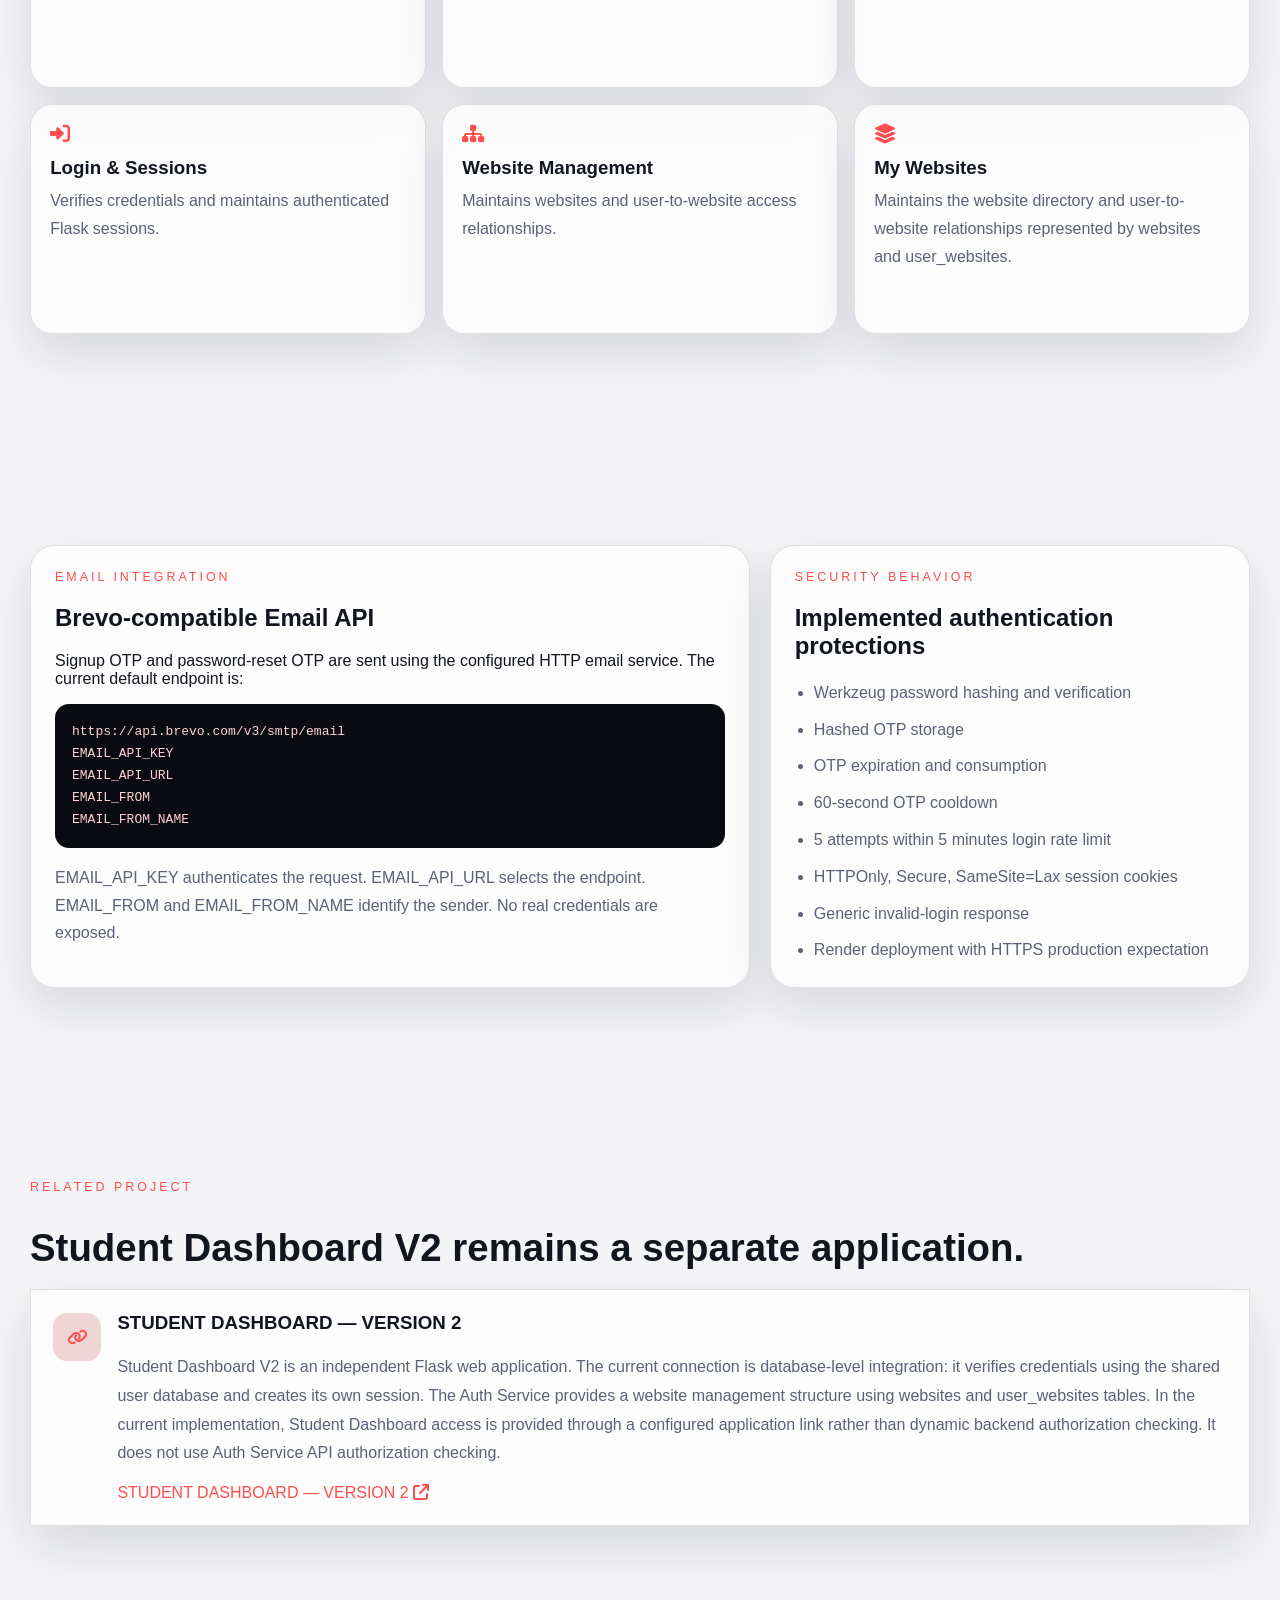
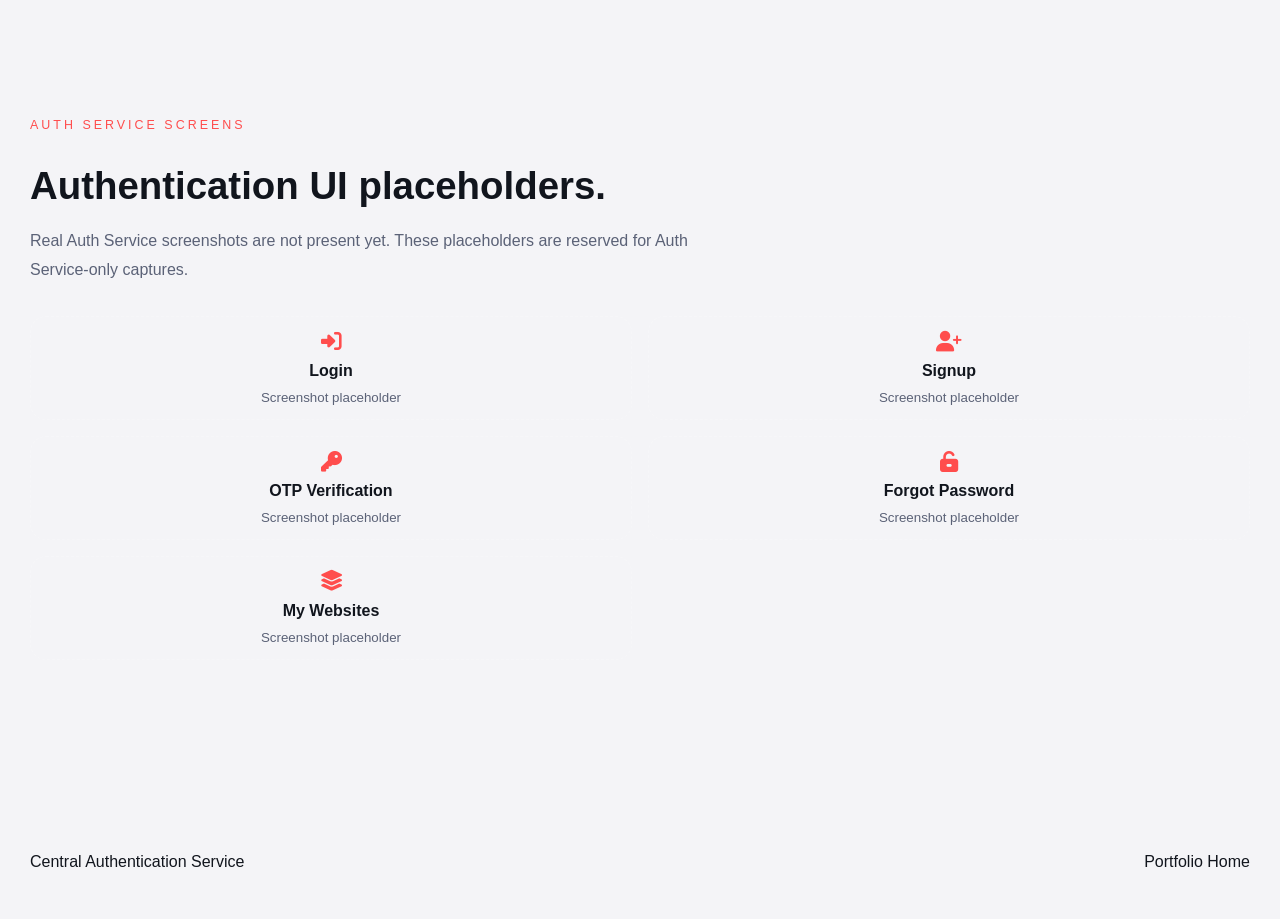
==== commit a2123b99: "Change greeting from 'Hello' to 'Goodbye'" ====
--- a/projects/central-authentication-system.html
+++ b/projects/central-authentication-system.html
@@ -41,7 +41,7 @@
                 <h1 class="hero-title" data-en="CENTRAL AUTHENTICATION SERVICE"
                     data-mm="CENTRAL AUTHENTICATION SERVICE">CENTRAL AUTHENTICATION SERVICE</h1>
                 <p class="hero-subtitle"
-                    data-en="A standalone Flask authentication backend backed by PostgreSQL for centralized registration, email OTP verification, password management, login, website access management, and authenticated Flask sessions for multiple web applications."
+                    data-en="A centralized Flask authentication management service backed by PostgreSQL for user registration, email OTP verification, password hashing, password reset, user account management, and authentication-related database tables."
                     data-mm="Website အများအတွက် centralized registration, email OTP verification, password management, login, website access management နှင့် authenticated Flask sessions များကို ပေးသော PostgreSQL အခြေခံ Flask authentication backend တစ်ခုဖြစ်ပါတယ်။">
                     A standalone Flask authentication backend backed by PostgreSQL for centralized registration, email
                     OTP verification, password management, login, website access management, and authenticated Flask
@@ -51,9 +51,8 @@
                         class="metric-pill"><i class="fa-solid fa-envelope"></i> Brevo-compatible Email API</span></div>
                 <div class="card-actions"><a class="btn btn-primary"
                         href="https://student-dashboard-v2.onrender.com/auth/login"><i
-                            class="fa-solid fa-arrow-up-right-from-square"></i><span
-                            data-en="Open Auth-Integrated Login" data-mm="Auth-Integrated Login ဖွင့်ရန်">Open
-                            Auth-Integrated Login</span></a><a class="btn btn-secondary"
+                            class="fa-solid fa-arrow-up-right-from-square"></i><span data-en="Open Auth Login"
+                            data-mm="Auth Login ဖွင့်ရန်">Open Auth Login</span></a><a class="btn btn-secondary"
                         href="../index.html#projects"><i class="fa-solid fa-arrow-left"></i><span
                             data-en="Back to Projects" data-mm="Project များသို့ ပြန်သွားရန်">Back to
                             Projects</span></a></div>
@@ -70,14 +69,17 @@
 
         <section class="reveal">
             <div class="section-title" data-en="Architecture" data-mm="ဖွဲ့စည်းပုံ">Architecture</div>
-            <h2 class="section-heading" data-en="Central authentication data and website access."
-                data-mm="Central authentication data နှင့် website access.">Central authentication data and website
-                access.</h2>
+            <h2 class="section-heading" data-en="Centralized account management and website relationships."
+                data-mm="ဗဟိုပြု account management နှင့် website ဆက်နွယ်မှုများ။">Centralized account management and
+                website relationships.</h2>
             <p class="section-copy"
-                data-en="Auth Service owns central registration, OTP, password management, login, authenticated sessions, website records, and user-to-website access relationships. It is a separate service from Student Dashboard V2."
-                data-mm="Auth Service က central registration, OTP, password management, login, authenticated sessions, website records နှင့် user-to-website access relationships များကို စီမံပါတယ်။ Student Dashboard V2 နှင့် သီးခြား service ဖြစ်ပါတယ်။">
-                Auth Service owns central registration, OTP, password management, login, authenticated sessions, website
-                records, and user-to-website access relationships. It is a separate service from Student Dashboard V2.
+                data-en="Auth Service owns user registration, email OTP verification, password hashing, password reset, user account management, and the authentication-related database tables users, websites, user_websites, and otp_codes. It is a separate project from Student Dashboard V2."
+                data-mm="Auth Service က user registration, email OTP verification, password hashing, password reset, user account management နှင့် users, websites, user_websites, otp_codes database tables များကို စီမံပါတယ်။ Student Dashboard V2 နှင့် သီးခြား project ဖြစ်ပါတယ်။">
+                Auth Service owns user registration, email OTP verification, password hashing, password reset, user
+                account
+                management, and the authentication-related database tables <code>users</code>, <code>websites</code>,
+                <code>user_websites</code>, and <code>otp_codes</code>. It is a separate project from Student Dashboard
+                V2.
             </p>
             <div class="architecture-flow glass-card">
                 <div class="flow-node"><i class="fa-solid fa-globe"></i><strong>Browser</strong></div>
@@ -87,7 +89,8 @@
                 <div class="flow-arrow"><i class="fa-solid fa-arrow-down"></i></div>
                 <div class="flow-node"><i class="fa-solid fa-database"></i><strong>PostgreSQL</strong>
                     <div class="flow-tables">
-                        <code>users</code><code>otp_codes</code><code>websites</code><code>user_websites</code></div>
+                        <code>users</code><code>otp_codes</code><code>websites</code><code>user_websites</code>
+                    </div>
                 </div>
             </div>
         </section>
@@ -129,10 +132,11 @@
                 </article>
                 <article class="feature-card glass-card"><i class="feature-icon fa-solid fa-layer-group"></i>
                     <h3 data-en="My Websites" data-mm="My Websites">My Websites</h3>
-                    <p data-en="Provides the authenticated website directory associated with user_websites and websites."
-                        data-mm="user_websites နှင့် websites တို့နှင့် ဆက်စပ်သော authenticated website directory ကို ပေးပါတယ်။">
-                        Provides the authenticated website directory associated with <code>user_websites</code> and
-                        <code>websites</code>.</p>
+                    <p data-en="Maintains the website directory and user-to-website relationships represented by websites and user_websites."
+                        data-mm="websites နှင့် user_websites တို့ဖြင့် ဖော်ပြထားသော website directory နှင့် user-to-website relationships များကို စီမံပါတယ်။">
+                        Maintains the website directory and user-to-website relationships represented by
+                        <code>websites</code> and <code>user_websites</code>.
+                    </p>
                 </article>
             </div>
         </section>
@@ -179,19 +183,25 @@
 
         <section class="reveal">
             <div class="section-title" data-en="Related Project" data-mm="ဆက်စပ် Project">Related Project</div>
-            <h2 class="section-heading" data-en="A separate application uses the central authentication data."
-                data-mm="သီးခြား application တစ်ခုက central authentication data ကို အသုံးပြုပါတယ်။">A separate
-                application uses the central authentication data.</h2>
+            <h2 class="section-heading" data-en="Student Dashboard V2 remains a separate application."
+                data-mm="Student Dashboard V2 သည် သီးခြား application ဖြစ်ပါတယ်။">Student Dashboard V2 remains a
+                separate application.</h2>
             <div class="website-callout glass-card">
                 <div class="website-callout-icon"><i class="fa-solid fa-link"></i></div>
                 <div>
                     <h3>STUDENT DASHBOARD — VERSION 2</h3>
-                    <p data-en="Student Dashboard V2 is an integrated application, but it remains a separate portfolio project. Its Excel processing, validation, student records, summaries, exports, and dashboard UI are not Auth Service responsibilities."
-                        data-mm="Student Dashboard V2 သည် integrated application ဖြစ်သော်လည်း သီးခြား portfolio project ဖြစ်ပါတယ်။ ၎င်း၏ Excel processing, validation, student records, summaries, exports နှင့် dashboard UI များသည် Auth Service ၏ တာဝန်များ မဟုတ်ပါ။">
-                        Student Dashboard V2 is an integrated application, but it remains a separate portfolio project.
-                        Its Excel processing, validation, student records, summaries, exports, and dashboard UI are not
-                        Auth Service responsibilities.</p><a class="external-link"
-                        href="student-dashboard-v2.html">STUDENT DASHBOARD — VERSION 2 <i
+                    <p data-en="Student Dashboard V2 is an independent Flask web application. The current connection is database-level integration: it verifies credentials using the shared user database and creates its own session. The Auth Service provides a website management structure using websites and user_websites tables. In the current implementation, Student Dashboard access is provided through a configured application link rather than dynamic backend authorization checking. It does not use Auth Service API authorization checking."
+                        data-mm="Student Dashboard V2 သည် သီးခြား Flask web application ဖြစ်ပါတယ်။ လက်ရှိ connection သည် database-level integration ဖြစ်ပြီး shared user database ကို အသုံးပြု၍ credentials များကို စစ်ဆေးကာ ကိုယ်ပိုင် session ကို ဖန်တီးပါတယ်။ Auth Service သည် websites နှင့် user_websites tables များကို အသုံးပြု၍ website management structure ကို ပေးပါတယ်။ လက်ရှိ implementation တွင် Student Dashboard access ကို dynamic backend authorization checking မဟုတ်ဘဲ configured application link မှတစ်ဆင့် ပေးထားပါတယ်။ Auth Service API authorization checking ကို အသုံးမပြုပါ။">
+                        Student Dashboard V2 is an independent Flask web application. The current connection is
+                        database-level
+                        integration: it verifies credentials using the shared user database and creates its own session.
+                        The
+                        Auth Service provides a website management structure using <code>websites</code> and
+                        <code>user_websites</code> tables. In the current implementation, Student Dashboard access is
+                        provided through a configured application link rather than dynamic backend authorization
+                        checking.
+                        It does not use Auth Service API authorization checking.
+                    </p><a class="external-link" href="student-dashboard-v2.html">STUDENT DASHBOARD — VERSION 2 <i
                             class="fa-solid fa-arrow-up-right-from-square"></i></a>
                 </div>
             </div>
@@ -229,4 +239,4 @@
     <script>document.addEventListener('DOMContentLoaded', () => { const buttons = document.querySelectorAll('.language-option'); const translatable = document.querySelectorAll('[data-en][data-mm]'); const savedLanguage = localStorage.getItem('selectedLanguage') || 'en'; function setLanguage(language) { document.documentElement.lang = language === 'mm' ? 'my' : 'en'; translatable.forEach((element) => { element.textContent = element.dataset[language]; }); buttons.forEach((button) => button.classList.toggle('active', button.dataset.language === language)); localStorage.setItem('selectedLanguage', language); } buttons.forEach((button) => button.addEventListener('click', () => setLanguage(button.dataset.language))); setLanguage(savedLanguage); });</script>
 </body>
 
-</html>+</html>
--- a/assets/css/style.css
+++ b/assets/css/style.css
@@ -757,8 +757,8 @@
 
 
 .member-card .avatar {
-    width: 90px;
-    height: 90px;
+    width: 120px;
+    height: 120px;
     margin: 0 auto 1rem;
     border-radius: 50%;
     overflow: hidden;
@@ -1180,6 +1180,774 @@
     font-size: .92rem;
 }
 
+/* Central authentication case study */
+.auth-case-study {
+    font-family: 'DM Sans', sans-serif;
+}
+
+.auth-case-study h1,
+.auth-case-study h2,
+.auth-case-study h3,
+.auth-case-study .brand {
+    font-family: 'Space Grotesk', sans-serif;
+}
+
+.language-switch {
+    display: inline-flex;
+    align-items: center;
+    gap: .55rem;
+    color: var(--text-muted);
+    font-size: .82rem;
+    font-weight: 700;
+}
+
+.language-option {
+    border: 0;
+    padding: .35rem .1rem;
+    background: transparent;
+    color: var(--text-muted);
+    cursor: pointer;
+    transition: color .25s ease;
+}
+
+.language-option.active,
+.language-option:hover {
+    color: var(--accent-2);
+}
+
+.auth-hero {
+    display: grid;
+    grid-template-columns: 1.25fr .75fr;
+    gap: 1.5rem;
+    align-items: stretch;
+    padding: 2.4rem;
+    border: 1px solid var(--border);
+    border-radius: 30px;
+    background: linear-gradient(135deg, rgba(178, 34, 34, .2), rgba(255, 255, 255, .045));
+    overflow: hidden;
+}
+
+.auth-hero-copy .hero-title {
+    max-width: 850px;
+    font-size: clamp(2.2rem, 5vw, 4.7rem);
+}
+
+.case-study-signal {
+    display: flex;
+    flex-direction: column;
+    justify-content: center;
+    padding: 1.5rem;
+    border: 1px solid rgba(255, 255, 255, .13);
+    border-radius: 22px;
+    background: rgba(0, 0, 0, .18);
+}
+
+.signal-label {
+    color: var(--accent-2);
+    font-size: .72rem;
+    font-weight: 700;
+    letter-spacing: .14em;
+}
+
+.signal-stack {
+    display: grid;
+    gap: .65rem;
+    margin: 1.2rem 0;
+}
+
+.signal-stack span {
+    padding: .8rem .9rem;
+    border: 1px solid var(--border);
+    border-radius: 12px;
+    background: rgba(255, 255, 255, .05);
+    font-weight: 600;
+}
+
+.signal-stack i {
+    color: var(--accent-2);
+    text-align: center;
+}
+
+.case-study-signal p,
+.muted-note {
+    color: var(--text-muted);
+    line-height: 1.7;
+}
+
+.architecture-flow {
+    display: grid;
+    grid-template-columns: 1fr auto 1.2fr auto 1.2fr auto 1.2fr auto 1.15fr;
+    gap: .75rem;
+    align-items: center;
+    padding: 1.2rem;
+}
+
+.flow-node {
+    min-height: 128px;
+    display: flex;
+    flex-direction: column;
+    justify-content: center;
+    gap: .55rem;
+    padding: 1rem;
+    border: 1px solid var(--border);
+    border-radius: 16px;
+    background: rgba(255, 255, 255, .045);
+    text-align: center;
+}
+
+.flow-node>i {
+    color: var(--accent-2);
+    font-size: 1.35rem;
+}
+
+.flow-node small {
+    color: var(--text-muted);
+    line-height: 1.45;
+}
+
+.accent-node {
+    background: linear-gradient(145deg, rgba(178, 34, 34, .25), rgba(255, 255, 255, .045));
+}
+
+.flow-tables {
+    display: flex;
+    flex-wrap: wrap;
+    justify-content: center;
+    gap: .35rem;
+}
+
+.flow-tables code,
+.flow-node code {
+    font-size: .75rem;
+}
+
+.flow-arrow {
+    color: var(--accent-2);
+    text-align: center;
+}
+
+.excel-workflow {
+    position: relative;
+}
+
+.excel-flow-visual {
+    display: grid;
+    gap: 1rem;
+}
+
+.excel-file-grid {
+    display: grid;
+    grid-template-columns: repeat(3, minmax(0, 1fr));
+    gap: 1rem;
+}
+
+.excel-file-card {
+    padding: 1.2rem;
+    border-radius: 20px;
+    transition: transform .3s ease, border-color .3s ease, box-shadow .3s ease;
+}
+
+.excel-file-card:hover {
+    transform: translateY(-5px);
+    border-color: rgba(178, 34, 34, .38);
+    box-shadow: 0 16px 36px rgba(178, 34, 34, .15);
+}
+
+.excel-file-type,
+.excel-pipeline-label {
+    color: var(--accent-2);
+    font-size: .72rem;
+    font-weight: 700;
+    letter-spacing: .14em;
+}
+
+.excel-file-card h3 {
+    margin: .65rem 0 .9rem;
+    overflow-wrap: anywhere;
+    font-family: monospace;
+    font-size: 1rem;
+    letter-spacing: .03em;
+}
+
+.excel-preview {
+    min-height: 230px;
+    display: grid;
+    align-content: center;
+    justify-items: center;
+    gap: .7rem;
+    padding: 1.2rem;
+    border: 1px dashed rgba(255, 255, 255, .28);
+    border-radius: 14px;
+    background: repeating-linear-gradient(135deg, rgba(255, 255, 255, .035) 0 8px, transparent 8px 16px);
+    text-align: center;
+}
+
+.excel-preview i {
+    color: var(--accent-2);
+    font-size: 2rem;
+}
+
+.excel-preview strong {
+    font-size: .95rem;
+}
+
+.excel-preview small,
+.excel-file-card>p,
+.excel-note {
+    color: var(--text-muted);
+    line-height: 1.65;
+}
+
+.excel-file-card>p {
+    margin: .9rem 0 0;
+}
+
+.excel-pipeline {
+    display: grid;
+    gap: 1rem;
+    padding: 1.2rem;
+}
+
+.excel-pipeline-steps {
+    display: flex;
+    flex-wrap: wrap;
+    align-items: center;
+    justify-content: center;
+    gap: .55rem;
+}
+
+.excel-pipeline-steps span {
+    padding: .7rem .8rem;
+    border: 1px solid var(--border);
+    border-radius: 10px;
+    background: rgba(255, 255, 255, .045);
+    color: var(--text);
+    font-family: monospace;
+    font-size: .78rem;
+    text-align: center;
+}
+
+.excel-pipeline-steps i {
+    color: var(--accent-2);
+}
+
+.excel-note {
+    max-width: 900px;
+    margin: 1rem 0 0;
+}
+
+.bug-validation {
+    position: relative;
+}
+
+.bug-card-grid {
+    display: grid;
+    grid-template-columns: repeat(3, minmax(0, 1fr));
+    gap: 1rem;
+}
+
+.bug-card {
+    position: relative;
+    padding: 1.2rem;
+    border-radius: 20px;
+    transition: transform .3s ease, border-color .3s ease, box-shadow .3s ease;
+}
+
+.bug-card:hover {
+    transform: translateY(-5px);
+    border-color: rgba(178, 34, 34, .38);
+    box-shadow: 0 16px 36px rgba(178, 34, 34, .15);
+}
+
+.bug-number {
+    color: var(--accent-2);
+    font-family: monospace;
+    font-size: .8rem;
+    font-weight: 700;
+}
+
+.bug-card h3 {
+    min-height: 2.6rem;
+    margin: .65rem 0 .9rem;
+    font-family: monospace;
+    font-size: 1rem;
+    letter-spacing: .03em;
+}
+
+.bug-preview {
+    min-height: 230px;
+    display: grid;
+    align-content: center;
+    justify-items: center;
+    gap: .7rem;
+    overflow: hidden;
+    padding: 1.2rem;
+    border: 1px dashed rgba(255, 255, 255, .28);
+    border-radius: 14px;
+    background: repeating-linear-gradient(135deg, rgba(255, 255, 255, .035) 0 8px, transparent 8px 16px);
+    text-align: center;
+}
+
+.bug-preview i {
+    color: var(--accent-2);
+    font-size: 2rem;
+}
+
+.bug-preview strong {
+    font-size: .95rem;
+}
+
+.bug-preview small,
+.bug-detail,
+.bug-flow p {
+    color: var(--text-muted);
+    line-height: 1.65;
+}
+
+.bug-description {
+    min-height: 2.8rem;
+    margin: .9rem 0 .45rem;
+    color: var(--text);
+    font-weight: 600;
+    line-height: 1.55;
+}
+
+.bug-detail {
+    margin: 0;
+}
+
+.bug-flow {
+    display: grid;
+    gap: 1rem;
+    margin-top: 1rem;
+    padding: 1.2rem;
+}
+
+.bug-flow-label {
+    color: var(--accent-2);
+    font-size: .72rem;
+    font-weight: 700;
+    letter-spacing: .14em;
+}
+
+.bug-flow-track {
+    display: grid;
+    justify-items: center;
+    gap: .55rem;
+}
+
+.bug-flow-track>span {
+    padding: .7rem .85rem;
+    border: 1px solid var(--border);
+    border-radius: 10px;
+    background: rgba(255, 255, 255, .045);
+    color: var(--text);
+    font-family: monospace;
+    font-size: .78rem;
+    text-align: center;
+}
+
+.bug-flow-track>i {
+    color: var(--accent-2);
+}
+
+.bug-flow-branches {
+    display: grid;
+    grid-template-columns: repeat(3, minmax(0, 1fr));
+    gap: .7rem;
+    width: 100%;
+}
+
+.bug-flow-branches span {
+    padding: .7rem .6rem;
+    border: 1px solid rgba(178, 34, 34, .3);
+    border-radius: 10px;
+    background: rgba(178, 34, 34, .1);
+    color: var(--accent-2);
+    font-family: monospace;
+    font-size: .72rem;
+    text-align: center;
+}
+
+.bug-flow p {
+    max-width: 850px;
+    margin: 0;
+}
+
+.auth-feature-grid .feature-card {
+    min-height: 230px;
+}
+
+.feature-icon {
+    margin-bottom: .8rem;
+    color: var(--accent-2);
+    font-size: 1.25rem;
+}
+
+.code-flow {
+    display: flex;
+    flex-wrap: wrap;
+    align-items: center;
+    gap: .55rem;
+    margin: 1rem 0 1.2rem;
+    padding: 1rem;
+    border: 1px solid var(--border);
+    border-radius: 14px;
+    background: rgba(0, 0, 0, .18);
+    color: var(--text-muted);
+    line-height: 1.6;
+}
+
+.code-flow>span:nth-child(even) {
+    color: var(--accent-2);
+}
+
+.code-flow.vertical {
+    flex-direction: column;
+    align-items: stretch;
+    text-align: center;
+}
+
+.code-flow.vertical span:nth-child(even) {
+    text-align: center;
+}
+
+.auth-case-study pre {
+    overflow-x: auto;
+    margin: 1rem 0;
+    padding: 1rem;
+    border: 1px solid var(--border);
+    border-radius: 14px;
+    background: #090b11;
+    color: #ffd2d2;
+    line-height: 1.7;
+}
+
+.website-callout {
+    display: flex;
+    align-items: flex-start;
+    gap: 1rem;
+    padding: 1.4rem;
+}
+
+.website-callout-icon {
+    display: grid;
+    flex: 0 0 48px;
+    place-items: center;
+    width: 48px;
+    height: 48px;
+    border-radius: 14px;
+    background: rgba(178, 34, 34, .18);
+    color: var(--accent-2);
+}
+
+.website-callout h3 {
+    margin-top: 0;
+}
+
+.website-callout p {
+    color: var(--text-muted);
+    line-height: 1.8;
+}
+
+.external-link {
+    color: var(--accent-2);
+    overflow-wrap: anywhere;
+}
+
+.database-diagram {
+    display: grid;
+    grid-template-columns: repeat(4, minmax(0, 1fr));
+    gap: 1rem;
+}
+
+.db-table {
+    padding: 1.2rem;
+    border-top: 3px solid var(--accent-2);
+}
+
+.db-table h3 {
+    display: flex;
+    align-items: center;
+    gap: .55rem;
+    margin-top: 0;
+}
+
+.db-table h3 i {
+    color: var(--accent-2);
+    font-size: .9rem;
+}
+
+.db-table ul {
+    display: grid;
+    gap: .45rem;
+    margin: 0;
+    padding: 0;
+    list-style: none;
+    color: var(--text-muted);
+    font-family: monospace;
+    font-size: .84rem;
+}
+
+.db-table li {
+    padding-bottom: .4rem;
+    border-bottom: 1px solid rgba(255, 255, 255, .07);
+}
+
+.relationship-strip {
+    display: flex;
+    align-items: center;
+    justify-content: center;
+    gap: .8rem;
+    margin: 1rem 0;
+    color: var(--accent-2);
+}
+
+.relationship-strip code {
+    padding: .55rem .7rem;
+    border: 1px solid var(--border);
+    border-radius: 10px;
+    background: var(--bg-secondary);
+}
+
+.security-list {
+    display: grid;
+    gap: .7rem;
+    margin: 1rem 0 0;
+    padding-left: 1.2rem;
+    color: var(--text-muted);
+    line-height: 1.6;
+}
+
+.limitation-card {
+    border-color: rgba(255, 193, 7, .28);
+}
+
+.stack-grid {
+    display: grid;
+    grid-template-columns: repeat(3, minmax(0, 1fr));
+    gap: 1rem;
+}
+
+.stack-card {
+    display: grid;
+    gap: .35rem;
+    padding: 1.1rem;
+    border: 1px solid var(--border);
+    border-radius: 16px;
+    background: var(--card);
+}
+
+.stack-card strong {
+    color: var(--accent-2);
+    font-size: .8rem;
+    letter-spacing: .08em;
+    text-transform: uppercase;
+}
+
+.stack-card span {
+    color: var(--text-muted);
+}
+
+.module-grid {
+    display: grid;
+    grid-template-columns: repeat(2, minmax(0, 1fr));
+    gap: .7rem;
+}
+
+.module-grid>div {
+    display: grid;
+    gap: .35rem;
+    padding: 1rem;
+    border-left: 3px solid var(--accent-2);
+    background: var(--card);
+}
+
+.module-grid span {
+    color: var(--text-muted);
+    line-height: 1.5;
+}
+
+.journey-grid {
+    display: grid;
+    grid-template-columns: repeat(4, minmax(0, 1fr));
+    gap: 1rem;
+}
+
+.journey-step {
+    min-height: 190px;
+    padding: 1.1rem;
+    border: 1px solid var(--border);
+    border-radius: 16px;
+    background: var(--card);
+}
+
+.journey-step b {
+    color: var(--accent-2);
+    font-family: monospace;
+}
+
+.journey-step h3 {
+    margin: .8rem 0 .45rem;
+    font-size: 1rem;
+}
+
+.journey-step p {
+    margin: 0;
+    color: var(--text-muted);
+    line-height: 1.65;
+}
+
+.highlight-list {
+    display: flex;
+    flex-wrap: wrap;
+    gap: .7rem;
+}
+
+.highlight-list span {
+    padding: .75rem .9rem;
+    border: 1px solid rgba(178, 34, 34, .3);
+    border-radius: 12px;
+    background: rgba(178, 34, 34, .1);
+}
+
+.screens-grid {
+    display: grid;
+    grid-template-columns: repeat(4, minmax(0, 1fr));
+    gap: 1rem;
+}
+
+.screens-grid>div {
+    min-height: 145px;
+    display: grid;
+    align-content: center;
+    justify-items: center;
+    gap: .65rem;
+    padding: 1rem;
+    border: 1px dashed rgba(255, 255, 255, .22);
+    border-radius: 16px;
+    background: repeating-linear-gradient(135deg, rgba(255, 255, 255, .03) 0 8px, transparent 8px 16px);
+    text-align: center;
+}
+
+.screens-grid i {
+    color: var(--accent-2);
+    font-size: 1.3rem;
+}
+
+.screens-grid small {
+    color: var(--text-muted);
+}
+
+/* Student Dashboard V2 screenshot presentation */
+.auth-case-study .excel-file-grid,
+.auth-case-study .bug-card-grid {
+    grid-template-columns: repeat(2, minmax(0, 1fr));
+    gap: 1.25rem;
+}
+
+.auth-case-study .excel-file-card,
+.auth-case-study .bug-card {
+    padding: 1.35rem;
+}
+
+.auth-case-study .excel-preview,
+.auth-case-study .bug-preview {
+    min-height: 0;
+    padding: .85rem;
+    background: rgba(0, 0, 0, .28);
+}
+
+.auth-case-study .excel-preview .card-image,
+.auth-case-study .bug-preview .card-image,
+.auth-case-study .screens-grid img {
+    display: block;
+    width: 100%;
+    height: auto;
+    max-width: 100%;
+    max-height: none;
+    object-fit: contain;
+    border: 1px solid rgba(255, 255, 255, .18);
+    border-radius: 10px;
+    background: #11131a;
+    margin: 0;
+    cursor: zoom-in;
+    transition: transform .25s ease, border-color .25s ease, box-shadow .25s ease;
+}
+
+.auth-case-study .excel-preview .card-image:hover,
+.auth-case-study .bug-preview .card-image:hover,
+.auth-case-study .screens-grid img:hover {
+    transform: scale(1.015);
+    border-color: var(--accent-2);
+    box-shadow: 0 10px 24px rgba(0, 0, 0, .3);
+}
+
+.auth-case-study .screens-grid {
+    grid-template-columns: repeat(2, minmax(0, 1fr));
+}
+
+.auth-case-study .screens-grid>div {
+    min-height: 0;
+    align-content: start;
+    padding: .85rem;
+}
+
+.auth-case-study .screens-grid strong {
+    text-align: center;
+}
+
+.screenshot-lightbox {
+    position: fixed;
+    inset: 0;
+    z-index: 1000;
+    display: grid;
+    place-items: center;
+    padding: 2rem;
+    background: rgba(3, 4, 8, .9);
+    opacity: 0;
+    pointer-events: none;
+    transition: opacity .2s ease;
+}
+
+.screenshot-lightbox.is-open {
+    opacity: 1;
+    pointer-events: auto;
+}
+
+.screenshot-lightbox img {
+    display: block;
+    width: min(1200px, 100%);
+    max-height: calc(100vh - 4rem);
+    object-fit: contain;
+    border: 1px solid rgba(255, 255, 255, .25);
+    border-radius: 12px;
+    background: #11131a;
+    box-shadow: 0 24px 70px rgba(0, 0, 0, .55);
+}
+
+.screenshot-lightbox-close {
+    position: absolute;
+    top: 1rem;
+    right: 1rem;
+    width: 2.75rem;
+    height: 2.75rem;
+    border: 1px solid rgba(255, 255, 255, .3);
+    border-radius: 50%;
+    background: rgba(0, 0, 0, .45);
+    color: #fff;
+    font-size: 1.35rem;
+    cursor: pointer;
+}
+
+.project-placeholder {
+    display: grid !important;
+    place-items: center;
+    min-height: 180px;
+    color: var(--accent-2);
+    font-size: 3rem;
+}
+
 @media (max-width: 980px) {
 
     .hero-grid,
@@ -1210,6 +1978,23 @@
         grid-template-columns: 1fr;
     }
 
+    .auth-hero,
+    .architecture-flow {
+        grid-template-columns: 1fr;
+    }
+
+    .database-diagram,
+    .journey-grid {
+        grid-template-columns: repeat(2, minmax(0, 1fr));
+    }
+
+    .stack-grid,
+    .screens-grid,
+    .excel-file-grid,
+    .bug-card-grid {
+        grid-template-columns: repeat(2, minmax(0, 1fr));
+    }
+
     .erd-connector {
         display: none;
     }
@@ -1257,4 +2042,49 @@
     .project-highlights {
         padding: 1.1rem;
     }
-}+
+    .auth-hero {
+        padding: 1.3rem;
+    }
+
+    .database-diagram,
+    .journey-grid,
+    .stack-grid,
+    .module-grid,
+    .screens-grid,
+    .excel-file-grid,
+    .bug-card-grid {
+        grid-template-columns: 1fr;
+    }
+
+    .bug-flow-branches {
+        grid-template-columns: 1fr;
+    }
+
+    .website-callout {
+        flex-direction: column;
+    }
+
+    .relationship-strip {
+        flex-wrap: wrap;
+    }
+
+    .auth-case-study .excel-file-grid,
+    .auth-case-study .bug-card-grid,
+    .auth-case-study .screens-grid {
+        grid-template-columns: 1fr;
+    }
+
+    .auth-case-study .excel-file-card,
+    .auth-case-study .bug-card {
+        padding: 1rem;
+    }
+
+    .screenshot-lightbox {
+        padding: 1rem;
+    }
+
+    .screenshot-lightbox img {
+        max-height: calc(100vh - 2rem);
+    }
+}
